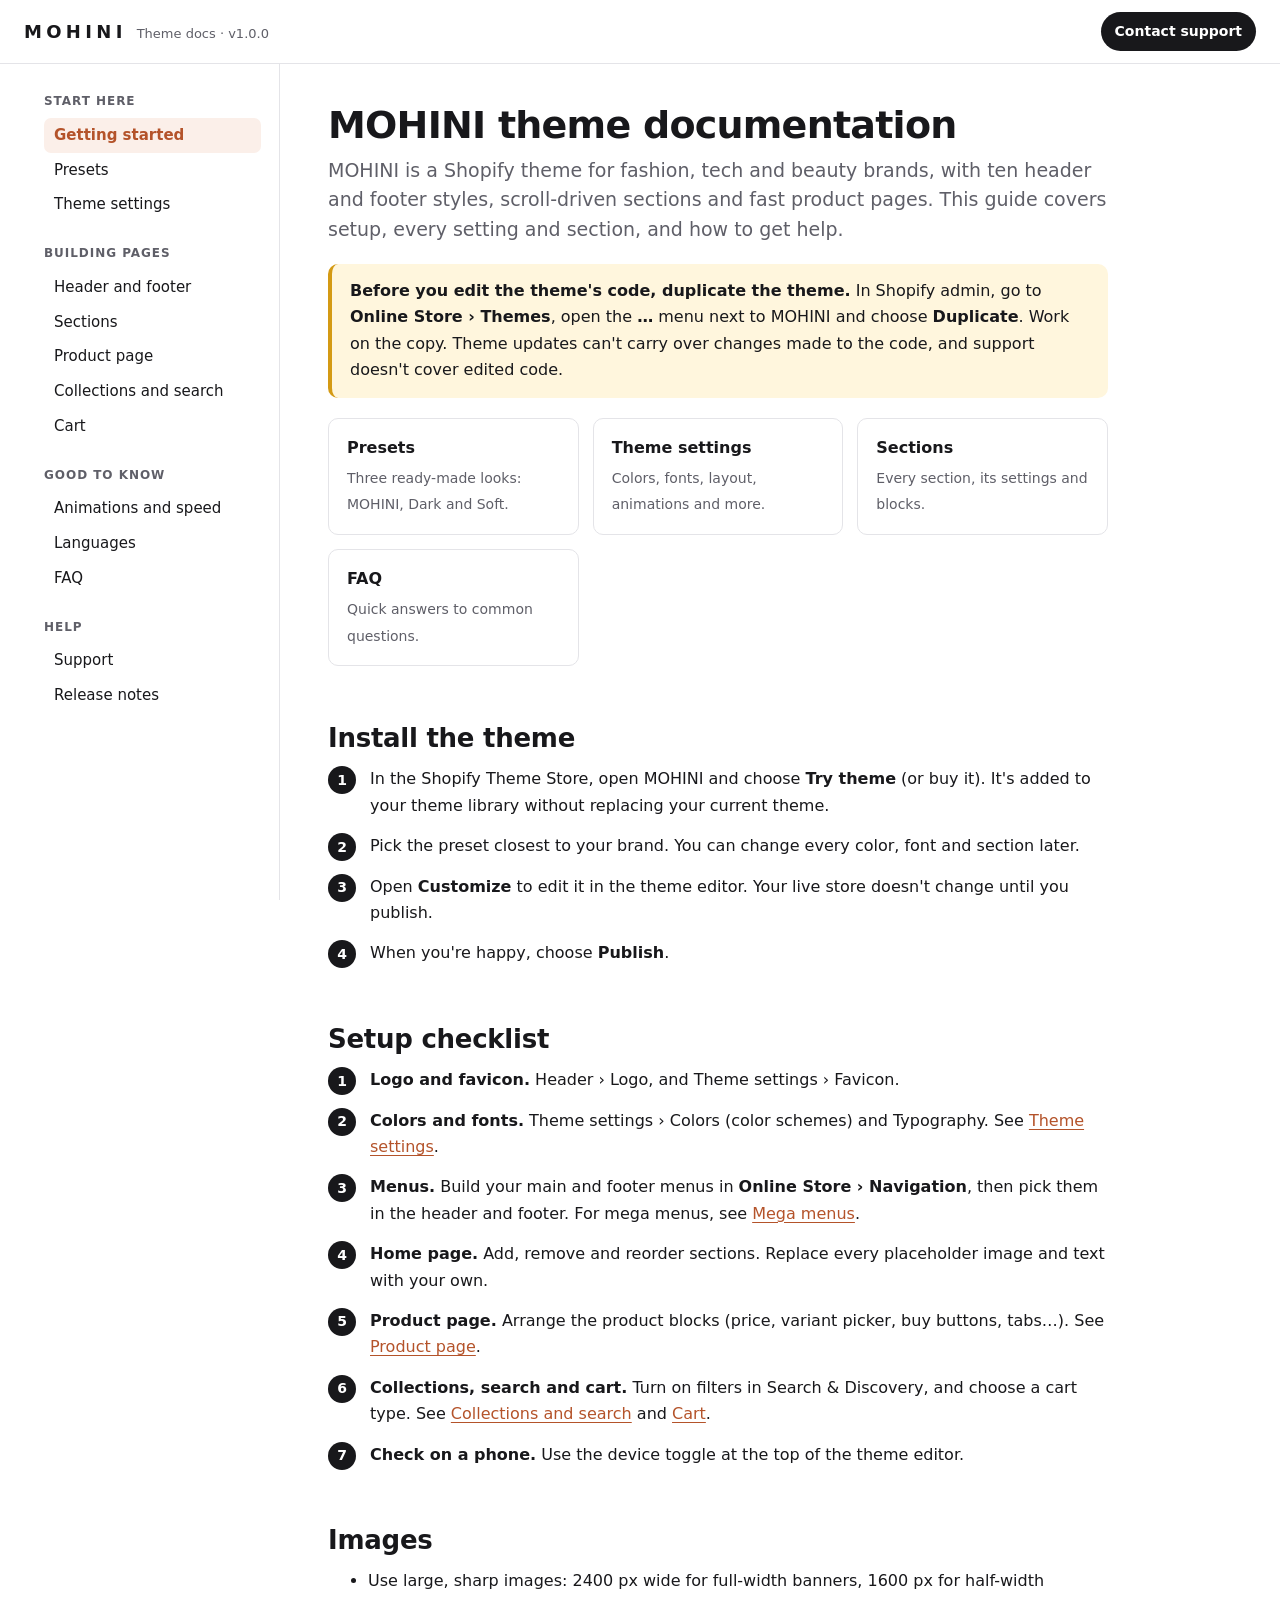
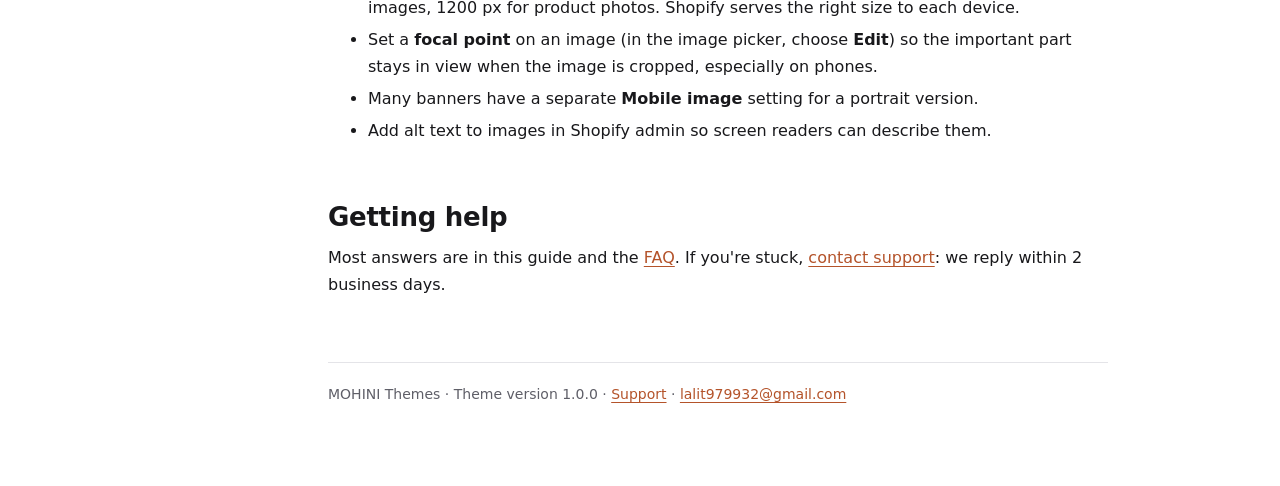
==== index.html @ f49edb27 "Add MOHINI theme documentation site Co-Authored-By: Claude Opus 5.5 <noreply@anthropic.com>" ====
<!doctype html>
<html lang="en">
<head>
<meta charset="utf-8">
<meta name="viewport" content="width=device-width, initial-scale=1">
<title>Getting started · MOHINI theme docs</title>
<meta name="description" content="Install MOHINI, pick a preset and set up your store.">
<link rel="canonical" href="https://lalit7704.github.io/mohini-theme-docs/">
<link rel="stylesheet" href="assets/style.css">
</head>
<body>
<header class="topbar">
  <a class="brand" href="index.html">MOHINI<span>Theme docs · v1.0.0</span></a>
  <span class="spacer"></span>
  <a class="cta" href="support.html">Contact support</a>
  <button class="menu-toggle" type="button" aria-expanded="false" aria-controls="sidebar">Menu</button>
</header>
<div class="layout">
  <nav class="sidebar" id="sidebar" aria-label="Documentation"><h4>Start here</h4><a href="index.html" aria-current="page">Getting started</a><a href="presets.html">Presets</a><a href="theme-settings.html">Theme settings</a><h4>Building pages</h4><a href="header-footer.html">Header and footer</a><a href="sections.html">Sections</a><a href="product-page.html">Product page</a><a href="collections-search.html">Collections and search</a><a href="cart.html">Cart</a><h4>Good to know</h4><a href="animations.html">Animations and speed</a><a href="languages.html">Languages</a><a href="faq.html">FAQ</a><h4>Help</h4><a href="support.html">Support</a><a href="changelog.html">Release notes</a></nav>
  <main><div class="content">

<h1>MOHINI theme documentation</h1>
<p class="lead">MOHINI is a Shopify theme for fashion, tech and beauty brands, with ten header and footer styles, scroll-driven sections and fast product pages. This guide covers setup, every setting and section, and how to get help.</p>

<div class="warning">
  <p><strong>Before you edit the theme's code, duplicate the theme.</strong> In Shopify admin, go to <strong>Online Store › Themes</strong>, open the <strong>…</strong> menu next to MOHINI and choose <strong>Duplicate</strong>. Work on the copy. Theme updates can't carry over changes made to the code, and support doesn't cover edited code.</p>
</div>

<div class="cards">
  <a class="card" href="presets.html"><strong>Presets</strong><span>Three ready-made looks: MOHINI, Dark and Soft.</span></a>
  <a class="card" href="theme-settings.html"><strong>Theme settings</strong><span>Colors, fonts, layout, animations and more.</span></a>
  <a class="card" href="sections.html"><strong>Sections</strong><span>Every section, its settings and blocks.</span></a>
  <a class="card" href="faq.html"><strong>FAQ</strong><span>Quick answers to common questions.</span></a>
</div>

<h2 id="install">Install the theme</h2>
<ol class="steps">
  <li>In the Shopify Theme Store, open MOHINI and choose <strong>Try theme</strong> (or buy it). It's added to your theme library without replacing your current theme.</li>
  <li>Pick the preset closest to your brand. You can change every color, font and section later.</li>
  <li>Open <strong>Customize</strong> to edit it in the theme editor. Your live store doesn't change until you publish.</li>
  <li>When you're happy, choose <strong>Publish</strong>.</li>
</ol>

<h2 id="checklist">Setup checklist</h2>
<ol class="steps">
  <li><strong>Logo and favicon.</strong> Header › Logo, and Theme settings › Favicon.</li>
  <li><strong>Colors and fonts.</strong> Theme settings › Colors (color schemes) and Typography. See <a href="theme-settings.html">Theme settings</a>.</li>
  <li><strong>Menus.</strong> Build your main and footer menus in <strong>Online Store › Navigation</strong>, then pick them in the header and footer. For mega menus, see <a href="header-footer.html#mega-menu">Mega menus</a>.</li>
  <li><strong>Home page.</strong> Add, remove and reorder sections. Replace every placeholder image and text with your own.</li>
  <li><strong>Product page.</strong> Arrange the product blocks (price, variant picker, buy buttons, tabs…). See <a href="product-page.html">Product page</a>.</li>
  <li><strong>Collections, search and cart.</strong> Turn on filters in Search & Discovery, and choose a cart type. See <a href="collections-search.html">Collections and search</a> and <a href="cart.html">Cart</a>.</li>
  <li><strong>Check on a phone.</strong> Use the device toggle at the top of the theme editor.</li>
</ol>

<h2 id="images">Images</h2>
<ul>
  <li>Use large, sharp images: 2400 px wide for full-width banners, 1600 px for half-width images, 1200 px for product photos. Shopify serves the right size to each device.</li>
  <li>Set a <strong>focal point</strong> on an image (in the image picker, choose <strong>Edit</strong>) so the important part stays in view when the image is cropped, especially on phones.</li>
  <li>Many banners have a separate <strong>Mobile image</strong> setting for a portrait version.</li>
  <li>Add alt text to images in Shopify admin so screen readers can describe them.</li>
</ul>

<h2 id="help">Getting help</h2>
<p>Most answers are in this guide and the <a href="faq.html">FAQ</a>. If you're stuck, <a href="support.html">contact support</a>: we reply within 2 business days.</p>

  <footer class="site">MOHINI Themes · Theme version 1.0.0 · <a href="support.html">Support</a> · <a href="mailto:lalit979932@gmail.com">lalit979932@gmail.com</a></footer>
  </div></main>
</div>
<script>
  (function () {
    var button = document.querySelector('.menu-toggle');
    var sidebar = document.getElementById('sidebar');
    button.addEventListener('click', function () {
      var open = sidebar.classList.toggle('is-open');
      button.setAttribute('aria-expanded', String(open));
    });
  })();
</script>
</body>
</html>
---- assets/style.css ----
/* MOHINI theme documentation */
:root {
  --ink: #18181b;
  --muted: #5f5f68;
  --line: #e4e4e8;
  --soft: #f6f6f8;
  --accent: #b4532a;
  --accent-soft: #fbefe9;
  --warn: #8a5a00;
  --warn-soft: #fff6dd;
  --radius: 10px;
  --side: 260px;
  color-scheme: light;
}

* { box-sizing: border-box; }

html { scroll-padding-top: 80px; }

body {
  margin: 0;
  background: #fff;
  color: var(--ink);
  font: 16px/1.65 "Segoe UI", system-ui, -apple-system, "Helvetica Neue", Arial, sans-serif;
}

a { color: var(--accent); text-underline-offset: 0.18em; }
a:hover { text-decoration-thickness: 2px; }

code, kbd {
  padding: 0.1em 0.35em;
  border-radius: 4px;
  background: var(--soft);
  font: 0.88em/1.4 Consolas, "SFMono-Regular", Menlo, monospace;
}

/* Top bar */
.topbar {
  position: sticky;
  top: 0;
  z-index: 10;
  display: flex;
  align-items: center;
  gap: 16px;
  height: 64px;
  padding: 0 24px;
  border-bottom: 1px solid var(--line);
  background: rgb(255 255 255 / 0.94);
  backdrop-filter: blur(8px);
}

.brand {
  color: var(--ink);
  font-size: 18px;
  font-weight: 800;
  letter-spacing: 0.24em;
  text-decoration: none;
}

.brand span {
  margin-inline-start: 10px;
  color: var(--muted);
  font-size: 13px;
  font-weight: 500;
  letter-spacing: 0;
}

.topbar .spacer { flex: 1; }

.topbar .cta {
  padding: 8px 14px;
  border-radius: 999px;
  background: var(--ink);
  color: #fff;
  font-size: 14px;
  font-weight: 600;
  text-decoration: none;
}

.menu-toggle {
  display: none;
  padding: 6px 10px;
  border: 1px solid var(--line);
  border-radius: 8px;
  background: #fff;
  font: inherit;
  font-size: 14px;
  cursor: pointer;
}

/* Layout */
.layout {
  display: grid;
  grid-template-columns: var(--side) minmax(0, 1fr);
  max-width: 1240px;
  margin: 0 auto;
}

.sidebar {
  position: sticky;
  top: 64px;
  align-self: start;
  height: calc(100vh - 64px);
  overflow-y: auto;
  padding: 28px 18px 40px 24px;
  border-inline-end: 1px solid var(--line);
}

.sidebar h4 {
  margin: 22px 0 6px;
  color: var(--muted);
  font-size: 12px;
  font-weight: 700;
  letter-spacing: 0.08em;
  text-transform: uppercase;
}

.sidebar h4:first-child { margin-top: 0; }

.sidebar a {
  display: block;
  padding: 5px 10px;
  border-radius: 7px;
  color: var(--ink);
  font-size: 15px;
  text-decoration: none;
}

.sidebar a:hover { background: var(--soft); }
.sidebar a[aria-current='page'] { background: var(--accent-soft); color: var(--accent); font-weight: 600; }

main {
  min-width: 0;
  padding: 40px 48px 80px;
}

.content { max-width: 780px; }

h1 { margin: 0 0 8px; font-size: 38px; line-height: 1.15; letter-spacing: -0.02em; }
h2 { margin: 48px 0 12px; padding-top: 8px; font-size: 26px; line-height: 1.25; letter-spacing: -0.01em; }
h3 { margin: 32px 0 8px; font-size: 19px; line-height: 1.3; }
h4 { margin: 22px 0 6px; font-size: 16px; }
p, ul, ol { margin: 0 0 14px; }
li { margin-bottom: 6px; }

.lead { color: var(--muted); font-size: 19px; line-height: 1.55; }

.note, .warning {
  margin: 20px 0;
  padding: 14px 18px;
  border-radius: var(--radius);
  border-inline-start: 4px solid var(--accent);
  background: var(--accent-soft);
}

.warning { border-color: #d49a14; background: var(--warn-soft); }
.note > :last-child, .warning > :last-child { margin-bottom: 0; }

.cards {
  display: grid;
  grid-template-columns: repeat(auto-fill, minmax(220px, 1fr));
  gap: 14px;
  margin: 20px 0 28px;
}

.card {
  display: block;
  padding: 16px 18px;
  border: 1px solid var(--line);
  border-radius: var(--radius);
  color: inherit;
  text-decoration: none;
}

.card:hover { border-color: var(--accent); }
.card strong { display: block; margin-bottom: 4px; }
.card span { color: var(--muted); font-size: 14px; }

table {
  width: 100%;
  margin: 12px 0 22px;
  border-collapse: collapse;
  font-size: 14.5px;
}

th, td {
  padding: 9px 12px;
  border-bottom: 1px solid var(--line);
  text-align: start;
  vertical-align: top;
}

th { background: var(--soft); font-weight: 600; }

.steps { counter-reset: step; padding: 0; list-style: none; }
.steps > li {
  position: relative;
  margin-bottom: 14px;
  padding-inline-start: 42px;
  counter-increment: step;
}
.steps > li::before {
  content: counter(step);
  position: absolute;
  inset-inline-start: 0;
  top: 0;
  display: grid;
  place-items: center;
  width: 28px;
  height: 28px;
  border-radius: 50%;
  background: var(--ink);
  color: #fff;
  font-size: 14px;
  font-weight: 700;
}

/* Section reference */
.ref {
  margin: 18px 0;
  padding: 18px 20px;
  border: 1px solid var(--line);
  border-radius: var(--radius);
}

.ref h3 { margin-top: 0; }
.ref .desc { color: var(--muted); }

.tag {
  display: inline-block;
  margin-inline-start: 8px;
  padding: 1px 8px;
  border-radius: 999px;
  background: var(--soft);
  color: var(--muted);
  font-size: 12px;
  font-weight: 600;
  vertical-align: middle;
}

details {
  margin: 8px 0;
  border: 1px solid var(--line);
  border-radius: 8px;
}

details > summary {
  padding: 9px 12px;
  font-weight: 600;
  cursor: pointer;
}

details > div { padding: 0 12px 6px; }
details table { margin-top: 0; font-size: 14px; }
.setting-type { color: var(--muted); white-space: nowrap; }
.setting-help { display: block; color: var(--muted); font-size: 13px; }

/* FAQ */
.faq details > summary { font-size: 16px; }
.faq details > div { padding: 0 14px 4px; }

/* Forms */
form.support { display: grid; gap: 16px; margin: 24px 0; }
form.support label { display: grid; gap: 6px; font-weight: 600; font-size: 15px; }
form.support .hint { color: var(--muted); font-size: 13px; font-weight: 400; }
form.support input, form.support select, form.support textarea {
  width: 100%;
  padding: 10px 12px;
  border: 1px solid #c9c9cf;
  border-radius: 8px;
  font: inherit;
  font-weight: 400;
}
form.support textarea { min-height: 160px; resize: vertical; }
form.support input:focus, form.support select:focus, form.support textarea:focus {
  outline: 2px solid var(--accent);
  outline-offset: 1px;
  border-color: transparent;
}
form.support button {
  justify-self: start;
  padding: 12px 22px;
  border: 0;
  border-radius: 999px;
  background: var(--ink);
  color: #fff;
  font: inherit;
  font-weight: 700;
  cursor: pointer;
}

footer.site {
  margin-top: 64px;
  padding-top: 20px;
  border-top: 1px solid var(--line);
  color: var(--muted);
  font-size: 14px;
}

/* Phones and tablets: the menu folds away behind a button */
@media (max-width: 900px) {
  .layout { grid-template-columns: 1fr; }
  .menu-toggle { display: inline-block; }
  .topbar .cta { display: none; }
  .sidebar {
    position: fixed;
    top: 64px;
    inset-inline: 0;
    z-index: 9;
    display: none;
    height: calc(100vh - 64px);
    border: 0;
    background: #fff;
  }
  .sidebar.is-open { display: block; }
  main { padding: 28px 18px 60px; }
  h1 { font-size: 30px; }
  h2 { font-size: 23px; }
  table { display: block; overflow-x: auto; }
}

@media print {
  .topbar, .sidebar { display: none; }
  .layout { display: block; }
}
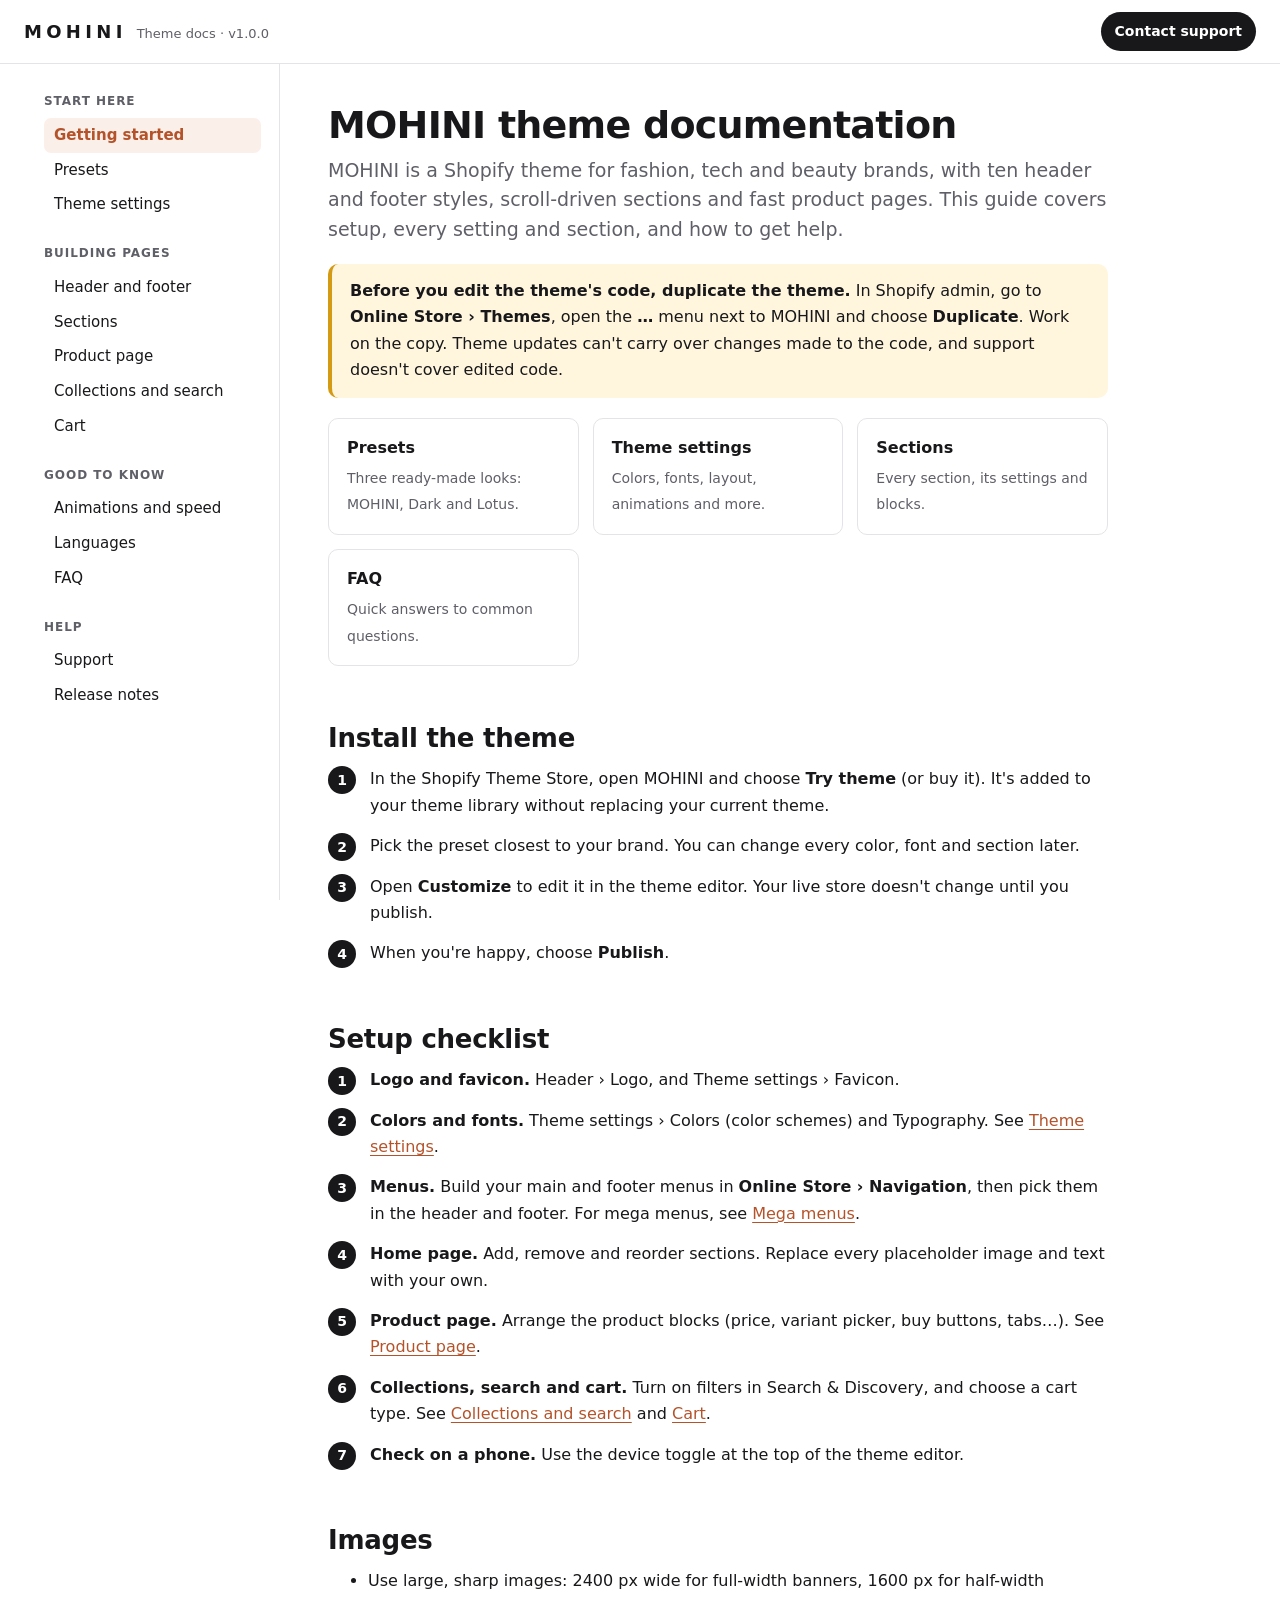
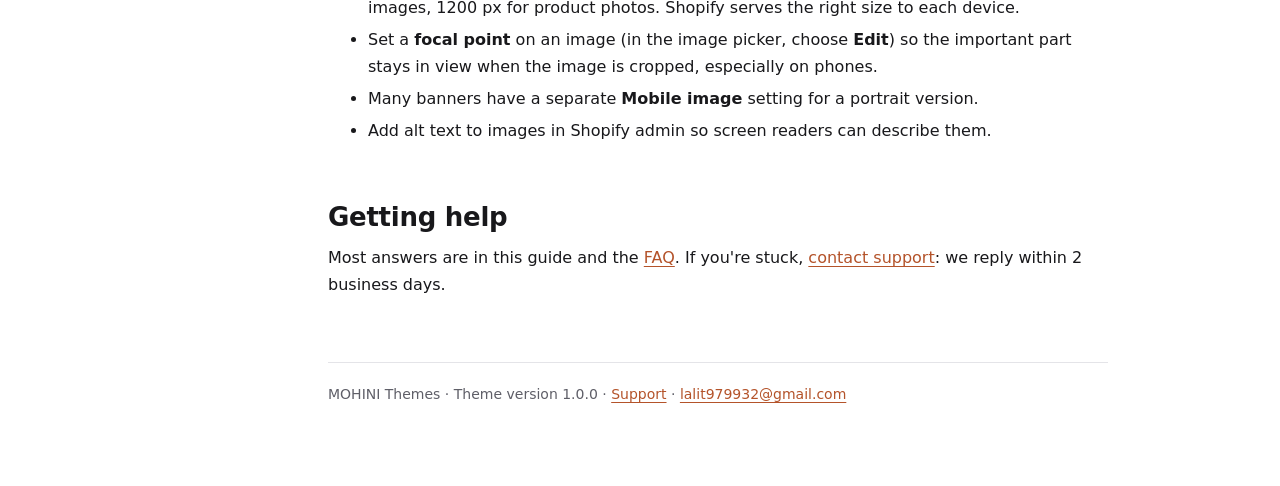
==== commit 16c820a6: "Rename the beauty preset from Soft to Lotus A theme called Soft is already in the Theme Store, and p" ====
--- a/index.html
+++ b/index.html
@@ -27,7 +27,7 @@
 </div>
 
 <div class="cards">
-  <a class="card" href="presets.html"><strong>Presets</strong><span>Three ready-made looks: MOHINI, Dark and Soft.</span></a>
+  <a class="card" href="presets.html"><strong>Presets</strong><span>Three ready-made looks: MOHINI, Dark and Lotus.</span></a>
   <a class="card" href="theme-settings.html"><strong>Theme settings</strong><span>Colors, fonts, layout, animations and more.</span></a>
   <a class="card" href="sections.html"><strong>Sections</strong><span>Every section, its settings and blocks.</span></a>
   <a class="card" href="faq.html"><strong>FAQ</strong><span>Quick answers to common questions.</span></a>
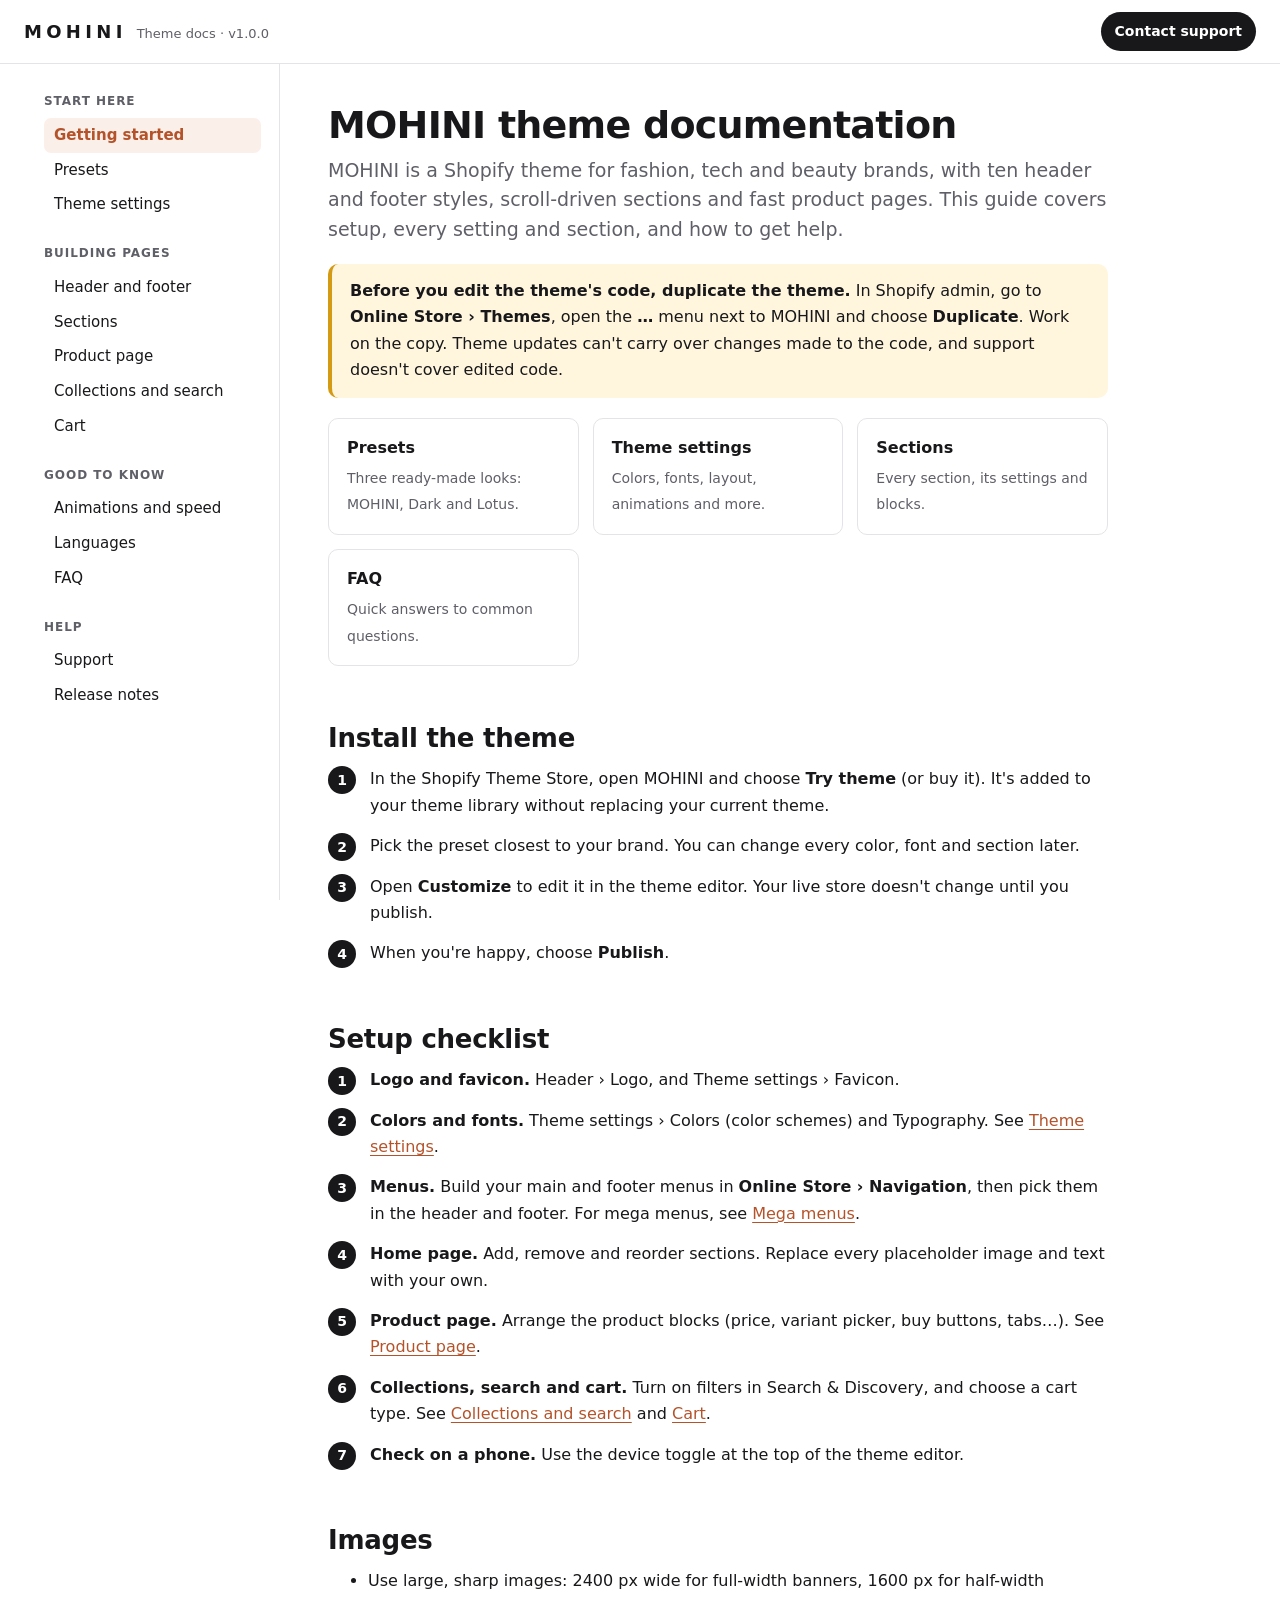
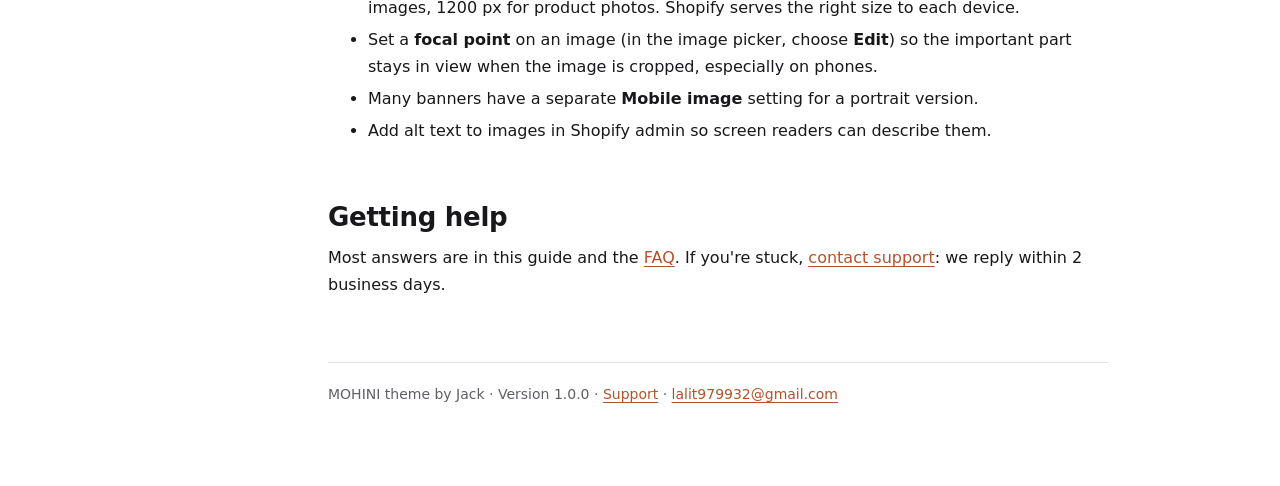
==== commit e3ec8ef0: "Show Jack as the theme author The theme name can't contain the developer's name, so the author is no" ====
--- a/index.html
+++ b/index.html
@@ -63,7 +63,7 @@
 <h2 id="help">Getting help</h2>
 <p>Most answers are in this guide and the <a href="faq.html">FAQ</a>. If you're stuck, <a href="support.html">contact support</a>: we reply within 2 business days.</p>
 
-  <footer class="site">MOHINI Themes · Theme version 1.0.0 · <a href="support.html">Support</a> · <a href="mailto:lalit979932@gmail.com">lalit979932@gmail.com</a></footer>
+  <footer class="site">MOHINI theme by Jack · Version 1.0.0 · <a href="support.html">Support</a> · <a href="mailto:lalit979932@gmail.com">lalit979932@gmail.com</a></footer>
   </div></main>
 </div>
 <script>
